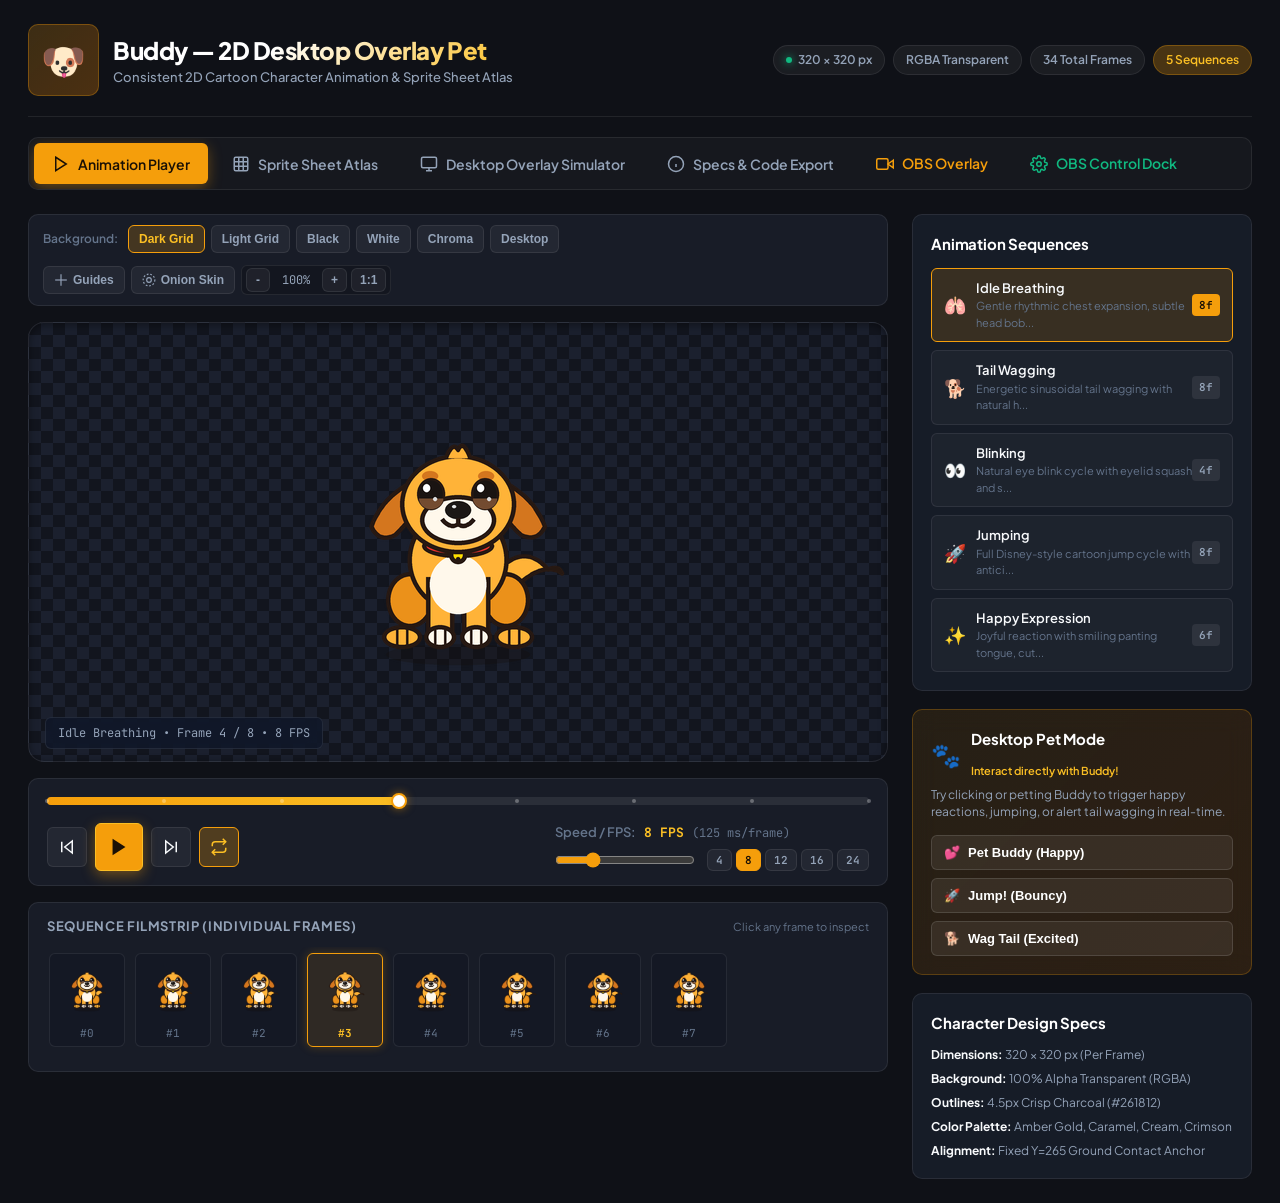
==== index.html @ 79dcec5a "first commit" ====
<!DOCTYPE html>
<html lang="en">
<head>
  <meta charset="UTF-8">
  <meta name="viewport" content="width=device-width, initial-scale=1.0">
  <title>Buddy - 2D Animated Cartoon Dog Overlay</title>
  <link rel="stylesheet" href="style.css">
  <link rel="preconnect" href="https://fonts.googleapis.com">
  <link rel="preconnect" href="https://fonts.gstatic.com" crossorigin>
  <link href="https://fonts.googleapis.com/css2?family=Plus+Jakarta+Sans:wght@400;500;600;700;800&family=JetBrains+Mono:wght@400;500;600&display=swap" rel="stylesheet">
</head>
<body>
  <div class="app-container">
    <!-- Top Navigation Header -->
    <header class="header">
      <div class="brand">
        <div class="brand-avatar">🐶</div>
        <div>
          <h1 class="brand-title">Buddy — 2D Desktop Overlay Pet</h1>
          <p class="brand-sub">Consistent 2D Cartoon Character Animation &amp; Sprite Sheet Atlas</p>
        </div>
      </div>
      <div class="header-badges">
        <span class="badge"><span class="badge-dot"></span> 320 &times; 320 px</span>
        <span class="badge">RGBA Transparent</span>
        <span class="badge">34 Total Frames</span>
        <span class="badge badge-accent">5 Sequences</span>
      </div>
    </header>

    <!-- Navigation Tabs -->
    <nav class="nav-tabs">
      <button class="nav-tab active" data-tab="player">
        <svg width="18" height="18" viewBox="0 0 24 24" fill="none" stroke="currentColor" stroke-width="2"><polygon points="5 3 19 12 5 21 5 3"/></svg>
        Animation Player
      </button>
      <button class="nav-tab" data-tab="spritesheet">
        <svg width="18" height="18" viewBox="0 0 24 24" fill="none" stroke="currentColor" stroke-width="2"><rect x="3" y="3" width="18" height="18" rx="2"/><path d="M3 9h18M3 15h18M9 3v18M15 3v18"/></svg>
        Sprite Sheet Atlas
      </button>
      <button class="nav-tab" data-tab="overlay">
        <svg width="18" height="18" viewBox="0 0 24 24" fill="none" stroke="currentColor" stroke-width="2"><rect x="2" y="3" width="20" height="14" rx="2"/><line x1="8" y1="21" x2="16" y2="21"/><line x1="12" y1="17" x2="12" y2="21"/></svg>
        Desktop Overlay Simulator
      </button>
      <button class="nav-tab" data-tab="specs">
        <svg width="18" height="18" viewBox="0 0 24 24" fill="none" stroke="currentColor" stroke-width="2"><circle cx="12" cy="12" r="10"/><line x1="12" y1="16" x2="12" y2="12"/><line x1="12" y1="8" x2="12.01" y2="8"/></svg>
        Specs &amp; Code Export
      </button>
      <a href="obs_overlay.html" target="_blank" class="nav-tab" style="text-decoration: none; color: #f59e0b; border-color: rgba(245, 158, 11, 0.4);">
        <svg width="18" height="18" viewBox="0 0 24 24" fill="none" stroke="currentColor" stroke-width="2"><polygon points="23 7 16 12 23 17 23 7"/><rect x="1" y="5" width="15" height="14" rx="2" ry="2"/></svg>
        OBS Overlay
      </a>
      <a href="obs_dock.html" target="_blank" class="nav-tab" style="text-decoration: none; color: #10b981; border-color: rgba(16, 185, 129, 0.4);">
        <svg width="18" height="18" viewBox="0 0 24 24" fill="none" stroke="currentColor" stroke-width="2"><circle cx="12" cy="12" r="3"/><path d="M19.4 15a1.65 1.65 0 0 0 .33 1.82l.06.06a2 2 0 0 1 0 2.83 2 2 0 0 1-2.83 0l-.06-.06a1.65 1.65 0 0 0-1.82-.33 1.65 1.65 0 0 0-1 1.51V21a2 2 0 0 1-2 2 2 2 0 0 1-2-2v-.09A1.65 1.65 0 0 0 9 19.4a1.65 1.65 0 0 0-1.82.33l-.06.06a2 2 0 0 1-2.83 0 2 2 0 0 1 0-2.83l.06-.06a1.65 1.65 0 0 0 .33-1.82 1.65 1.65 0 0 0-1.51-1H3a2 2 0 0 1-2-2 2 2 0 0 1 2-2h.09A1.65 1.65 0 0 0 4.6 9a1.65 1.65 0 0 0-.33-1.82l-.06-.06a2 2 0 0 1 0-2.83 2 2 0 0 1 2.83 0l.06.06a1.65 1.65 0 0 0 1.82.33H9a1.65 1.65 0 0 0 1-1.51V3a2 2 0 0 1 2-2 2 2 0 0 1 2 2v.09a1.65 1.65 0 0 0 1 1.51 1.65 1.65 0 0 0 1.82-.33l.06-.06a2 2 0 0 1 2.83 0 2 2 0 0 1 0 2.83l-.06.06a1.65 1.65 0 0 0-.33 1.82V9a1.65 1.65 0 0 0 1.51 1H21a2 2 0 0 1 2 2 2 2 0 0 1-2 2h-.09a1.65 1.65 0 0 0-1.51 1z"/></svg>
        OBS Control Dock
      </a>
    </nav>

    <!-- TAB 1: ANIMATION PLAYER -->
    <main class="tab-content active" id="tab-player">
      <div class="player-layout">
        <!-- Left: Canvas Viewport & Controls -->
        <section class="viewport-section">
          <div class="viewport-toolbar">
            <div class="toolbar-group">
              <span class="toolbar-label">Background:</span>
              <button class="tool-btn active" data-bg="grid-dark" title="Dark Transparency Checkerboard">Dark Grid</button>
              <button class="tool-btn" data-bg="grid-light" title="Light Transparency Checkerboard">Light Grid</button>
              <button class="tool-btn" data-bg="black" title="Solid Black">Black</button>
              <button class="tool-btn" data-bg="white" title="Solid White">White</button>
              <button class="tool-btn" data-bg="chroma" title="Green Screen">Chroma</button>
              <button class="tool-btn" data-bg="desktop" title="Desktop Wallpaper">Desktop</button>
            </div>
            <div class="toolbar-group">
              <button class="tool-btn" id="btn-toggle-guides" title="Toggle Alignment Crosshair & Ground Line">
                <svg width="14" height="14" viewBox="0 0 24 24" fill="none" stroke="currentColor" stroke-width="2"><line x1="12" y1="2" x2="12" y2="22"/><line x1="2" y1="12" x2="22" y2="12"/></svg>
                Guides
              </button>
              <button class="tool-btn" id="btn-toggle-onion" title="Toggle Onion Skinning (Ghost Previous Frame)">
                <svg width="14" height="14" viewBox="0 0 24 24" fill="none" stroke="currentColor" stroke-width="2"><circle cx="12" cy="12" r="10" stroke-dasharray="3 3"/><circle cx="12" cy="12" r="4"/></svg>
                Onion Skin
              </button>
              <div class="zoom-controls">
                <button class="tool-btn btn-sm" id="btn-zoom-out">-</button>
                <span id="zoom-text">100%</span>
                <button class="tool-btn btn-sm" id="btn-zoom-in">+</button>
                <button class="tool-btn btn-sm" id="btn-zoom-reset">1:1</button>
              </div>
            </div>
          </div>

          <!-- Main Canvas Display Stage -->
          <div class="canvas-stage grid-dark" id="stage-container">
            <div class="canvas-wrapper" id="canvas-wrapper">
              <canvas id="main-canvas" width="320" height="320"></canvas>
              <canvas id="guides-canvas" width="320" height="320"></canvas>
            </div>
            <div class="stage-overlay-info">
              <span id="live-anim-name">Idle Breathing</span> &bull; 
              <span id="live-frame-indicator">Frame 1 / 8</span> &bull; 
              <span id="live-fps-indicator">8 FPS</span>
            </div>
          </div>

          <!-- Playback Controls Bar -->
          <div class="playback-controls">
            <!-- Timeline Scrubber -->
            <div class="scrubber-bar">
              <div class="scrubber-track" id="scrubber-track">
                <div class="scrubber-progress" id="scrubber-progress"></div>
                <div class="scrubber-ticks" id="scrubber-ticks"></div>
                <div class="scrubber-thumb" id="scrubber-thumb"></div>
              </div>
            </div>

            <!-- Transport Buttons & FPS -->
            <div class="transport-bar">
              <div class="transport-buttons">
                <button class="trans-btn" id="btn-prev" title="Previous Frame (Left Arrow)">
                  <svg width="18" height="18" viewBox="0 0 24 24" fill="none" stroke="currentColor" stroke-width="2"><polygon points="19 20 9 12 19 4 19 20"/><line x1="5" y1="19" x2="5" y2="5"/></svg>
                </button>
                <button class="trans-btn btn-play" id="btn-play-pause" title="Play/Pause (Spacebar)">
                  <svg id="play-icon" width="22" height="22" viewBox="0 0 24 24" fill="currentColor"><polygon points="5 3 19 12 5 21 5 3"/></svg>
                </button>
                <button class="trans-btn" id="btn-next" title="Next Frame (Right Arrow)">
                  <svg width="18" height="18" viewBox="0 0 24 24" fill="none" stroke="currentColor" stroke-width="2"><polygon points="5 4 15 12 5 20 5 4"/><line x1="19" y1="5" x2="19" y2="19"/></svg>
                </button>
                <button class="trans-btn active" id="btn-loop" title="Toggle Looping">
                  <svg width="18" height="18" viewBox="0 0 24 24" fill="none" stroke="currentColor" stroke-width="2"><path d="M17 1l4 4-4 4"/><path d="M3 11V9a4 4 0 0 1 4-4h14"/><path d="M7 23l-4-4 4-4"/><path d="M21 13v2a4 4 0 0 1-4 4H3"/></svg>
                </button>
              </div>

              <!-- FPS Slider and Presets -->
              <div class="fps-section">
                <div class="fps-header">
                  <span class="fps-title">Speed / FPS:</span>
                  <span class="fps-value" id="fps-display">8 FPS</span>
                  <span class="fps-ms" id="fps-ms">(125 ms/frame)</span>
                </div>
                <div class="fps-slider-row">
                  <input type="range" id="fps-slider" min="1" max="30" value="8" step="1">
                  <div class="fps-presets">
                    <button class="fps-preset-btn" data-fps="4">4</button>
                    <button class="fps-preset-btn active" data-fps="8">8</button>
                    <button class="fps-preset-btn" data-fps="12">12</button>
                    <button class="fps-preset-btn" data-fps="16">16</button>
                    <button class="fps-preset-btn" data-fps="24">24</button>
                  </div>
                </div>
              </div>
            </div>
          </div>

          <!-- Filmstrip Sequence Frames -->
          <div class="filmstrip-container">
            <div class="filmstrip-header">
              <span class="filmstrip-title">Sequence Filmstrip (Individual Frames)</span>
              <span class="filmstrip-hint">Click any frame to inspect</span>
            </div>
            <div class="filmstrip-track" id="filmstrip-track">
              <!-- Dynamically populated with frame thumbnails -->
            </div>
          </div>
        </section>

        <!-- Right: Sequence Selector & Interactive Pet -->
        <aside class="sidebar-section">
          <!-- Animation Sequences Selector -->
          <div class="card">
            <h2 class="card-title">Animation Sequences</h2>
            <div class="sequence-list" id="sequence-list">
              <!-- Dynamically populated sequence buttons -->
            </div>
          </div>

          <!-- Interactive Petting Mode Card -->
          <div class="card pet-card">
            <div class="pet-header">
              <span class="pet-icon">🐾</span>
              <div>
                <h3 class="card-title">Desktop Pet Mode</h3>
                <p class="pet-sub">Interact directly with Buddy!</p>
              </div>
            </div>
            <p class="pet-desc">Try clicking or petting Buddy to trigger happy reactions, jumping, or alert tail wagging in real-time.</p>
            <div class="pet-actions">
              <button class="action-btn" id="action-pet">
                <span>💕</span> Pet Buddy (Happy)
              </button>
              <button class="action-btn" id="action-jump">
                <span>🚀</span> Jump! (Bouncy)
              </button>
              <button class="action-btn" id="action-wag">
                <span>🐕</span> Wag Tail (Excited)
              </button>
            </div>
          </div>

          <!-- Character Specs Card -->
          <div class="card specs-mini-card">
            <h3 class="card-title">Character Design Specs</h3>
            <ul class="specs-list">
              <li><strong>Dimensions:</strong> 320 &times; 320 px (Per Frame)</li>
              <li><strong>Background:</strong> 100% Alpha Transparent (RGBA)</li>
              <li><strong>Outlines:</strong> 4.5px Crisp Charcoal (#261812)</li>
              <li><strong>Color Palette:</strong> Amber Gold, Caramel, Cream, Crimson</li>
              <li><strong>Alignment:</strong> Fixed Y=265 Ground Contact Anchor</li>
            </ul>
          </div>
        </aside>
      </div>
    </main>

    <!-- TAB 2: SPRITE SHEET ATLAS -->
    <section class="tab-content" id="tab-spritesheet">
      <div class="spritesheet-container">
        <div class="spritesheet-header">
          <div>
            <h2 class="sheet-title">Combined Master Sprite Sheet Atlas</h2>
            <p class="sheet-desc">Dimensions: <strong>2560 &times; 1600 px</strong> &bull; 8 Columns &times; 5 Rows &bull; 34 Total Frames</p>
          </div>
          <div class="sheet-actions">
            <a href="spritesheet.png" download="buddy_dog_spritesheet.png" class="btn btn-primary">
              <svg width="16" height="16" viewBox="0 0 24 24" fill="none" stroke="currentColor" stroke-width="2"><path d="M21 15v4a2 2 0 0 1-2 2H5a2 2 0 0 1-2-2v-4"/><polyline points="7 10 12 15 17 10"/><line x1="12" y1="15" x2="12" y2="3"/></svg>
              Download Master Sprite Sheet
            </a>
            <a href="spritesheet.json" download="buddy_dog_spritesheet.json" class="btn btn-secondary">
              <svg width="16" height="16" viewBox="0 0 24 24" fill="none" stroke="currentColor" stroke-width="2"><path d="M14 2H6a2 2 0 0 0-2 2v16a2 2 0 0 0 2 2h12a2 2 0 0 0 2-2V8z"/><polyline points="14 2 14 8 20 8"/><line x1="16" y1="13" x2="8" y2="13"/><line x1="16" y1="17" x2="8" y2="17"/><polyline points="10 9 9 9 8 9"/></svg>
              Download JSON Atlas
            </a>
          </div>
        </div>

        <div class="sheet-viewport-wrapper">
          <div class="sheet-legend">
            <span class="legend-item"><span class="legend-color row-idle"></span> Row 0: Idle Breathing (8 frames)</span>
            <span class="legend-item"><span class="legend-color row-wag"></span> Row 1: Tail Wagging (8 frames)</span>
            <span class="legend-item"><span class="legend-color row-blink"></span> Row 2: Blinking (4 frames)</span>
            <span class="legend-item"><span class="legend-color row-jump"></span> Row 3: Jumping (8 frames)</span>
            <span class="legend-item"><span class="legend-color row-happy"></span> Row 4: Happy Expression (6 frames)</span>
          </div>
          <div class="sheet-canvas-container grid-dark">
            <img src="spritesheet.png" alt="Buddy Master Sprite Sheet" class="sheet-preview-img" id="sheet-img">
            <div class="sheet-highlight-box" id="sheet-highlight"></div>
          </div>
        </div>
      </div>
    </section>

    <!-- TAB 3: DESKTOP OVERLAY SIMULATOR -->
    <section class="tab-content" id="tab-overlay">
      <div class="overlay-simulator">
        <div class="sim-header">
          <div>
            <h2>Desktop Overlay Live Simulation</h2>
            <p>Drag Buddy anywhere on the desktop! Click Buddy to make him jump, double click to pet him, or choose behavior.</p>
          </div>
          <div class="sim-controls">
            <label>Scale: </label>
            <select id="sim-scale-select" class="select-input">
              <option value="0.5">50% (160x160 px)</option>
              <option value="0.75" selected>75% (240x240 px - Desktop Size)</option>
              <option value="1.0">100% (320x320 px - Crisp 2K)</option>
            </select>
            <button class="btn btn-secondary btn-sm" id="btn-reset-pet-pos">Reset Position</button>
          </div>
        </div>

        <!-- Simulated OS Desktop -->
        <div class="desktop-screen" id="desktop-screen">
          <!-- Desktop Mockup Icons -->
          <div class="desktop-icons">
            <div class="desk-icon"><div class="icon-box">📁</div><span>My Documents</span></div>
            <div class="desk-icon"><div class="icon-box">🎨</div><span>Art Assets</span></div>
            <div class="desk-icon"><div class="icon-box">🎮</div><span>Games</span></div>
            <div class="desk-icon"><div class="icon-box">🗑️</div><span>Recycle Bin</span></div>
          </div>

          <!-- Mock Open Window -->
          <div class="mock-window">
            <div class="window-titlebar">
              <span class="win-title">Code Editor - main.dart</span>
              <div class="win-btns">
                <span></span><span></span><span></span>
              </div>
            </div>
            <div class="window-body">
              <pre><code>// Desktop Pet Overlay Widget
import 'package:flutter/material.dart';

void main() {
  runApp(const DesktopPetOverlay(
    character: 'Buddy',
    initialState: PetState.idle,
  ));
}</code></pre>
            </div>
          </div>

          <!-- Draggable Desktop Pet Element -->
          <div class="draggable-pet" id="draggable-pet" style="left: 65%; top: 48%;">
            <canvas id="pet-overlay-canvas" width="320" height="320"></canvas>
            <div class="pet-speech-bubble" id="pet-bubble">Woof! ❤️</div>
          </div>

          <!-- Simulated Windows/Mac Taskbar -->
          <div class="desktop-taskbar">
            <div class="taskbar-start">🪟 Start</div>
            <div class="taskbar-apps">
              <span class="tb-app active">🐕 Buddy Desktop Pet (Running)</span>
              <span class="tb-app">💻 Terminal</span>
            </div>
            <div class="taskbar-tray">
              <span>🔊 100%</span>
              <span>📶 Online</span>
              <span id="taskbar-clock">10:00 AM</span>
            </div>
          </div>
        </div>
      </div>
    </section>

    <!-- TAB 4: SPECS & CODE EXPORT -->
    <section class="tab-content" id="tab-specs">
      <div class="specs-grid">
        <div class="card">
          <h2 class="card-title">Animation Sequences Manifest</h2>
          <div class="table-responsive">
            <table class="specs-table">
              <thead>
                <tr>
                  <th>Sequence</th>
                  <th>Frames</th>
                  <th>Default FPS</th>
                  <th>Duration</th>
                  <th>Characteristics</th>
                </tr>
              </thead>
              <tbody>
                <tr>
                  <td><strong>Idle Breathing</strong></td>
                  <td>8 frames</td>
                  <td>8 FPS</td>
                  <td>1.0 s</td>
                  <td>Continuous loop; sine wave chest expansion, subtle head bob, relaxed tail sway</td>
                </tr>
                <tr>
                  <td><strong>Tail Wagging</strong></td>
                  <td>8 frames</td>
                  <td>12 FPS</td>
                  <td>0.67 s</td>
                  <td>Sinusoidal &plusmn;28&deg; wag arc, alternating hip balance, alert ears</td>
                </tr>
                <tr>
                  <td><strong>Blinking</strong></td>
                  <td>4 frames</td>
                  <td>6 FPS</td>
                  <td>0.67 s</td>
                  <td>Open &rarr; Half &rarr; Closed &rarr; Half; natural eyelid squash</td>
                </tr>
                <tr>
                  <td><strong>Jumping</strong></td>
                  <td>8 frames</td>
                  <td>10 FPS</td>
                  <td>0.80 s</td>
                  <td>Anticipation crouch, takeoff, 50px peak height, tucked paws, impact squash &amp; rebound</td>
                </tr>
                <tr>
                  <td><strong>Happy Expression</strong></td>
                  <td>6 frames</td>
                  <td>8 FPS</td>
                  <td>0.75 s</td>
                  <td>Squinting happy eyes, mouth opens, panting tongue, glowing blush, golden star sparkles</td>
                </tr>
              </tbody>
            </table>
          </div>
        </div>

        <div class="card">
          <h2 class="card-title">Integration Code Snippets</h2>
          <div class="code-tabs">
            <button class="code-tab active" data-code="html">HTML5 Canvas</button>
            <button class="code-tab" data-code="css">CSS Sprites</button>
            <button class="code-tab" data-code="flutter">Flutter Desktop</button>
            <button class="code-tab" data-code="electron">Electron Overlay</button>
          </div>
          <div class="code-box">
            <pre><code id="code-display">// Loading...</code></pre>
          </div>
        </div>
      </div>
    </section>
  </div>

  <script src="app.js"></script>
</body>
</html>
---- style.css ----
:root {
  --bg-primary: #0f1117;
  --bg-secondary: #181c27;
  --bg-card: rgba(26, 32, 46, 0.75);
  --bg-card-hover: rgba(35, 43, 62, 0.9);
  --border: rgba(255, 255, 255, 0.08);
  --border-focus: #f59e0b;
  --text-primary: #f8fafc;
  --text-secondary: #94a3b8;
  --text-muted: #64748b;
  --accent: #f59e0b;
  --accent-light: #fbbf24;
  --accent-glow: rgba(245, 158, 11, 0.25);
  --success: #10b981;
  --danger: #ef4444;
  --radius-sm: 6px;
  --radius-md: 10px;
  --radius-lg: 16px;
  --font-sans: 'Plus Jakarta Sans', system-ui, -apple-system, sans-serif;
  --font-mono: 'JetBrains Mono', monospace;
}

* {
  box-sizing: border-box;
  margin: 0;
  padding: 0;
}

body {
  font-family: var(--font-sans);
  background: var(--bg-primary);
  color: var(--text-primary);
  min-height: 100vh;
  line-height: 1.5;
  -webkit-font-smoothing: antialiased;
}

.app-container {
  max-width: 1440px;
  margin: 0 auto;
  padding: 24px 28px;
}

/* Header */
.header {
  display: flex;
  align-items: center;
  justify-content: space-between;
  flex-wrap: wrap;
  gap: 16px;
  padding-bottom: 20px;
  border-bottom: 1px solid var(--border);
}

.brand {
  display: flex;
  align-items: center;
  gap: 14px;
}

.brand-avatar {
  font-size: 36px;
  background: linear-gradient(135deg, rgba(245, 158, 11, 0.2), rgba(217, 119, 6, 0.3));
  border: 1px solid rgba(245, 158, 11, 0.3);
  border-radius: var(--radius-md);
  padding: 8px 12px;
}

.brand-title {
  font-size: 24px;
  font-weight: 800;
  letter-spacing: -0.02em;
  background: linear-gradient(135deg, #fff 40%, #fbbf24);
  -webkit-background-clip: text;
  -webkit-text-fill-color: transparent;
}

.brand-sub {
  font-size: 13px;
  color: var(--text-secondary);
  font-weight: 500;
}

.header-badges {
  display: flex;
  align-items: center;
  gap: 8px;
  flex-wrap: wrap;
}

.badge {
  font-size: 12px;
  font-weight: 600;
  padding: 5px 12px;
  border-radius: 999px;
  background: rgba(255, 255, 255, 0.05);
  border: 1px solid var(--border);
  color: var(--text-secondary);
  display: inline-flex;
  align-items: center;
  gap: 6px;
}

.badge-dot {
  width: 6px;
  height: 6px;
  border-radius: 50%;
  background: var(--success);
  box-shadow: 0 0 8px var(--success);
}

.badge-accent {
  background: var(--accent-glow);
  color: var(--accent-light);
  border-color: rgba(245, 158, 11, 0.3);
}

/* Nav Tabs */
.nav-tabs {
  display: flex;
  gap: 6px;
  margin: 20px 0 24px;
  background: rgba(255, 255, 255, 0.03);
  padding: 5px;
  border-radius: var(--radius-md);
  border: 1px solid var(--border);
  overflow-x: auto;
}

.nav-tab {
  display: flex;
  align-items: center;
  gap: 8px;
  padding: 10px 18px;
  border: none;
  background: transparent;
  color: var(--text-secondary);
  font-family: inherit;
  font-size: 14px;
  font-weight: 600;
  border-radius: var(--radius-sm);
  cursor: pointer;
  transition: all 0.2s ease;
  white-space: nowrap;
}

.nav-tab:hover {
  color: var(--text-primary);
  background: rgba(255, 255, 255, 0.05);
}

.nav-tab.active {
  background: var(--accent);
  color: #1a1005;
  box-shadow: 0 4px 14px rgba(245, 158, 11, 0.35);
}

/* Tab Content Visibility */
.tab-content {
  display: none;
}
.tab-content.active {
  display: block;
}

/* Main Player Layout */
.player-layout {
  display: grid;
  grid-template-columns: 1fr 340px;
  gap: 24px;
}

@media (max-width: 1080px) {
  .player-layout {
    grid-template-columns: 1fr;
  }
}

/* Viewport Section */
.viewport-section {
  display: flex;
  flex-direction: column;
  gap: 16px;
}

.viewport-toolbar {
  display: flex;
  align-items: center;
  justify-content: space-between;
  flex-wrap: wrap;
  gap: 12px;
  background: var(--bg-secondary);
  padding: 10px 14px;
  border-radius: var(--radius-md);
  border: 1px solid var(--border);
}

.toolbar-group {
  display: flex;
  align-items: center;
  gap: 6px;
  flex-wrap: wrap;
}

.toolbar-label {
  font-size: 12px;
  font-weight: 600;
  color: var(--text-muted);
  margin-right: 4px;
}

.tool-btn {
  background: rgba(255, 255, 255, 0.05);
  border: 1px solid var(--border);
  color: var(--text-secondary);
  padding: 6px 10px;
  border-radius: var(--radius-sm);
  font-size: 12px;
  font-weight: 600;
  cursor: pointer;
  display: inline-flex;
  align-items: center;
  gap: 5px;
  transition: all 0.15s ease;
}

.tool-btn:hover {
  background: rgba(255, 255, 255, 0.1);
  color: var(--text-primary);
}

.tool-btn.active {
  background: rgba(245, 158, 11, 0.2);
  border-color: var(--accent);
  color: var(--accent-light);
}

.tool-btn.btn-sm {
  padding: 4px 8px;
  min-width: 24px;
  justify-content: center;
}

.zoom-controls {
  display: flex;
  align-items: center;
  gap: 4px;
  background: rgba(0, 0, 0, 0.2);
  padding: 2px 4px;
  border-radius: var(--radius-sm);
  border: 1px solid var(--border);
  font-size: 12px;
  font-family: var(--font-mono);
  color: var(--text-secondary);
}

#zoom-text {
  min-width: 44px;
  text-align: center;
}

/* Canvas Display Stage */
.canvas-stage {
  position: relative;
  min-height: 440px;
  border-radius: var(--radius-lg);
  border: 1px solid var(--border);
  display: flex;
  align-items: center;
  justify-content: center;
  overflow: hidden;
  box-shadow: inset 0 2px 8px rgba(0, 0, 0, 0.4);
}

/* Stage Background Variants */
.canvas-stage.grid-dark {
  background-color: #12151e;
  background-image: 
    linear-gradient(45deg, #1b202e 25%, transparent 25%), 
    linear-gradient(-45deg, #1b202e 25%, transparent 25%), 
    linear-gradient(45deg, transparent 75%, #1b202e 75%), 
    linear-gradient(-45deg, transparent 75%, #1b202e 75%);
  background-size: 24px 24px;
  background-position: 0 0, 0 12px, 12px -12px, -12px 0px;
}

.canvas-stage.grid-light {
  background-color: #e2e8f0;
  background-image: 
    linear-gradient(45deg, #cbd5e1 25%, transparent 25%), 
    linear-gradient(-45deg, #cbd5e1 25%, transparent 25%), 
    linear-gradient(45deg, transparent 75%, #cbd5e1 75%), 
    linear-gradient(-45deg, transparent 75%, #cbd5e1 75%);
  background-size: 24px 24px;
  background-position: 0 0, 0 12px, 12px -12px, -12px 0px;
}

.canvas-stage.black { background: #000000; }
.canvas-stage.white { background: #ffffff; }
.canvas-stage.chroma { background: #00ff00; }
.canvas-stage.desktop {
  background: linear-gradient(135deg, #1e3a8a 0%, #3b82f6 50%, #93c5fd 100%);
}

.canvas-wrapper {
  position: relative;
  width: 320px;
  height: 320px;
  transition: transform 0.15s ease-out;
}

#main-canvas, #guides-canvas {
  position: absolute;
  top: 0;
  left: 0;
  width: 100%;
  height: 100%;
  image-rendering: auto;
}

#guides-canvas {
  pointer-events: none;
}

.stage-overlay-info {
  position: absolute;
  bottom: 12px;
  left: 16px;
  background: rgba(15, 23, 42, 0.75);
  backdrop-filter: blur(8px);
  padding: 6px 12px;
  border-radius: var(--radius-sm);
  border: 1px solid var(--border);
  font-size: 12px;
  font-family: var(--font-mono);
  color: var(--text-secondary);
}

/* Playback Controls */
.playback-controls {
  background: var(--bg-secondary);
  border: 1px solid var(--border);
  border-radius: var(--radius-md);
  padding: 14px 18px;
  display: flex;
  flex-direction: column;
  gap: 14px;
}

.scrubber-bar {
  padding: 4px 0;
  cursor: pointer;
}

.scrubber-track {
  position: relative;
  height: 8px;
  background: rgba(255, 255, 255, 0.08);
  border-radius: 999px;
  overflow: visible;
}

.scrubber-progress {
  position: absolute;
  top: 0;
  left: 0;
  height: 100%;
  background: linear-gradient(90deg, #f59e0b, #fbbf24);
  border-radius: 999px;
  width: 0%;
}

.scrubber-thumb {
  position: absolute;
  top: 50%;
  left: 0%;
  transform: translate(-50%, -50%);
  width: 16px;
  height: 16px;
  background: #ffffff;
  border: 2px solid var(--accent);
  border-radius: 50%;
  box-shadow: 0 0 8px rgba(245, 158, 11, 0.5);
  pointer-events: none;
}

.transport-bar {
  display: flex;
  align-items: center;
  justify-content: space-between;
  flex-wrap: wrap;
  gap: 16px;
}

.transport-buttons {
  display: flex;
  align-items: center;
  gap: 8px;
}

.trans-btn {
  background: rgba(255, 255, 255, 0.05);
  border: 1px solid var(--border);
  color: var(--text-primary);
  width: 40px;
  height: 40px;
  border-radius: var(--radius-sm);
  display: flex;
  align-items: center;
  justify-content: center;
  cursor: pointer;
  transition: all 0.15s ease;
}

.trans-btn:hover {
  background: rgba(255, 255, 255, 0.1);
  border-color: rgba(255, 255, 255, 0.2);
}

.trans-btn.btn-play {
  width: 48px;
  height: 48px;
  background: var(--accent);
  color: #1a1005;
  border-color: var(--accent-light);
  box-shadow: 0 4px 14px rgba(245, 158, 11, 0.4);
}

.trans-btn.btn-play:hover {
  background: var(--accent-light);
  transform: scale(1.04);
}

.trans-btn.active {
  border-color: var(--accent);
  color: var(--accent-light);
  background: var(--accent-glow);
}

/* FPS Controller */
.fps-section {
  display: flex;
  flex-direction: column;
  gap: 6px;
}

.fps-header {
  display: flex;
  align-items: center;
  gap: 8px;
  font-size: 13px;
}

.fps-title {
  color: var(--text-muted);
  font-weight: 600;
}

.fps-value {
  font-weight: 700;
  color: var(--accent-light);
  font-family: var(--font-mono);
}

.fps-ms {
  font-size: 12px;
  color: var(--text-muted);
  font-family: var(--font-mono);
}

.fps-slider-row {
  display: flex;
  align-items: center;
  gap: 12px;
}

#fps-slider {
  width: 140px;
  accent-color: var(--accent);
  cursor: pointer;
}

.fps-presets {
  display: flex;
  gap: 4px;
}

.fps-preset-btn {
  background: rgba(255, 255, 255, 0.05);
  border: 1px solid var(--border);
  color: var(--text-secondary);
  padding: 3px 8px;
  border-radius: var(--radius-sm);
  font-size: 11px;
  font-family: var(--font-mono);
  font-weight: 600;
  cursor: pointer;
  transition: all 0.15s ease;
}

.fps-preset-btn:hover {
  color: var(--text-primary);
  background: rgba(255, 255, 255, 0.1);
}

.fps-preset-btn.active {
  background: var(--accent);
  color: #1a1005;
  border-color: var(--accent);
}

/* Filmstrip */
.filmstrip-container {
  background: var(--bg-secondary);
  border: 1px solid var(--border);
  border-radius: var(--radius-md);
  padding: 14px 18px;
  display: flex;
  flex-direction: column;
  gap: 10px;
}

.filmstrip-header {
  display: flex;
  justify-content: space-between;
  align-items: center;
}

.filmstrip-title {
  font-size: 13px;
  font-weight: 700;
  color: var(--text-secondary);
  text-transform: uppercase;
  letter-spacing: 0.05em;
}

.filmstrip-hint {
  font-size: 11px;
  color: var(--text-muted);
}

.filmstrip-track {
  display: flex;
  gap: 10px;
  overflow-x: auto;
  padding: 6px 2px 10px;
}

.film-frame {
  flex: 0 0 76px;
  height: 94px;
  background: #141824;
  border: 1px solid var(--border);
  border-radius: var(--radius-sm);
  display: flex;
  flex-direction: column;
  align-items: center;
  justify-content: space-between;
  padding: 6px 4px 4px;
  cursor: pointer;
  transition: all 0.15s ease;
}

.film-frame:hover {
  border-color: rgba(255, 255, 255, 0.25);
  transform: translateY(-2px);
}

.film-frame.active {
  border-color: var(--accent);
  box-shadow: 0 0 10px var(--accent-glow);
  background: rgba(245, 158, 11, 0.1);
}

.film-frame img {
  width: 58px;
  height: 58px;
  object-fit: contain;
}

.film-frame-label {
  font-size: 11px;
  font-family: var(--font-mono);
  color: var(--text-muted);
}

.film-frame.active .film-frame-label {
  color: var(--accent-light);
  font-weight: 700;
}

/* Right Sidebar Cards */
.sidebar-section {
  display: flex;
  flex-direction: column;
  gap: 18px;
}

.card {
  background: var(--bg-card);
  backdrop-filter: blur(12px);
  border: 1px solid var(--border);
  border-radius: var(--radius-md);
  padding: 18px;
}

.card-title {
  font-size: 15px;
  font-weight: 700;
  letter-spacing: -0.01em;
  margin-bottom: 12px;
  color: #fff;
}

.sequence-list {
  display: flex;
  flex-direction: column;
  gap: 8px;
}

.seq-item {
  display: flex;
  align-items: center;
  justify-content: space-between;
  background: rgba(255, 255, 255, 0.03);
  border: 1px solid var(--border);
  border-radius: var(--radius-sm);
  padding: 10px 12px;
  cursor: pointer;
  transition: all 0.15s ease;
}

.seq-item:hover {
  background: rgba(255, 255, 255, 0.07);
  border-color: rgba(255, 255, 255, 0.15);
}

.seq-item.active {
  background: rgba(245, 158, 11, 0.15);
  border-color: var(--accent);
}

.seq-item-left {
  display: flex;
  align-items: center;
  gap: 10px;
}

.seq-icon {
  font-size: 18px;
}

.seq-info h4 {
  font-size: 13px;
  font-weight: 600;
  color: var(--text-primary);
}

.seq-info p {
  font-size: 11px;
  color: var(--text-muted);
}

.seq-badge {
  font-size: 11px;
  font-family: var(--font-mono);
  font-weight: 600;
  background: rgba(255, 255, 255, 0.08);
  padding: 3px 7px;
  border-radius: 4px;
  color: var(--text-secondary);
}

.seq-item.active .seq-badge {
  background: var(--accent);
  color: #1a1005;
}

/* Interactive Pet Mode Card */
.pet-card {
  background: linear-gradient(135deg, rgba(245, 158, 11, 0.1), rgba(217, 119, 6, 0.15));
  border-color: rgba(245, 158, 11, 0.25);
}

.pet-header {
  display: flex;
  align-items: center;
  gap: 10px;
  margin-bottom: 8px;
}

.pet-icon {
  font-size: 24px;
}

.pet-sub {
  font-size: 11px;
  color: var(--accent-light);
  font-weight: 600;
}

.pet-desc {
  font-size: 12px;
  color: var(--text-secondary);
  margin-bottom: 14px;
  line-height: 1.4;
}

.pet-actions {
  display: flex;
  flex-direction: column;
  gap: 8px;
}

.action-btn {
  background: rgba(255, 255, 255, 0.07);
  border: 1px solid rgba(255, 255, 255, 0.12);
  color: #fff;
  padding: 9px 12px;
  border-radius: var(--radius-sm);
  font-size: 13px;
  font-weight: 600;
  cursor: pointer;
  display: flex;
  align-items: center;
  gap: 8px;
  transition: all 0.15s ease;
}

.action-btn:hover {
  background: var(--accent);
  color: #1a1005;
  border-color: var(--accent-light);
  transform: translateY(-1px);
}

/* Character Specs Mini Card */
.specs-list {
  list-style: none;
  display: flex;
  flex-direction: column;
  gap: 6px;
  font-size: 12px;
  color: var(--text-secondary);
}

.specs-list strong {
  color: var(--text-primary);
}

/* Sprite Sheet Tab View */
.spritesheet-container {
  display: flex;
  flex-direction: column;
  gap: 18px;
}

.spritesheet-header {
  display: flex;
  align-items: center;
  justify-content: space-between;
  flex-wrap: wrap;
  gap: 16px;
  background: var(--bg-secondary);
  border: 1px solid var(--border);
  padding: 16px 20px;
  border-radius: var(--radius-md);
}

.sheet-title {
  font-size: 18px;
  font-weight: 700;
  margin-bottom: 4px;
}

.sheet-desc {
  font-size: 13px;
  color: var(--text-secondary);
}

.sheet-actions {
  display: flex;
  gap: 10px;
  flex-wrap: wrap;
}

.btn {
  display: inline-flex;
  align-items: center;
  gap: 8px;
  padding: 9px 16px;
  border-radius: var(--radius-sm);
  font-size: 13px;
  font-weight: 600;
  text-decoration: none;
  cursor: pointer;
  transition: all 0.15s ease;
}

.btn-primary {
  background: var(--accent);
  color: #1a1005;
  border: 1px solid var(--accent-light);
}

.btn-primary:hover {
  background: var(--accent-light);
  box-shadow: 0 4px 12px rgba(245, 158, 11, 0.4);
}

.btn-secondary {
  background: rgba(255, 255, 255, 0.08);
  color: var(--text-primary);
  border: 1px solid var(--border);
}

.btn-secondary:hover {
  background: rgba(255, 255, 255, 0.12);
}

.btn-sm {
  padding: 6px 12px;
  font-size: 12px;
}

.sheet-viewport-wrapper {
  background: var(--bg-secondary);
  border: 1px solid var(--border);
  border-radius: var(--radius-md);
  padding: 16px;
  display: flex;
  flex-direction: column;
  gap: 12px;
}

.sheet-legend {
  display: flex;
  flex-wrap: wrap;
  gap: 14px;
  font-size: 12px;
  color: var(--text-secondary);
}

.legend-item {
  display: flex;
  align-items: center;
  gap: 6px;
}

.legend-color {
  width: 10px;
  height: 10px;
  border-radius: 2px;
}

.row-idle { background: #3b82f6; }
.row-wag { background: #10b981; }
.row-blink { background: #8b5cf6; }
.row-jump { background: #f59e0b; }
.row-happy { background: #ec4899; }

.sheet-canvas-container {
  position: relative;
  overflow: auto;
  max-height: 640px;
  border-radius: var(--radius-sm);
  border: 1px solid var(--border);
}

.sheet-preview-img {
  display: block;
  max-width: 100%;
  height: auto;
}

.sheet-highlight-box {
  position: absolute;
  top: 0;
  left: 0;
  width: 0;
  height: 0;
  border: 2px solid var(--accent);
  background: rgba(245, 158, 11, 0.18);
  box-shadow: 0 0 14px rgba(245, 158, 11, 0.6);
  pointer-events: none;
  transition: all 0.1s ease-out;
}

/* Desktop Simulator */
.overlay-simulator {
  display: flex;
  flex-direction: column;
  gap: 16px;
}

.sim-header {
  display: flex;
  align-items: center;
  justify-content: space-between;
  flex-wrap: wrap;
  gap: 16px;
  background: var(--bg-secondary);
  border: 1px solid var(--border);
  padding: 14px 18px;
  border-radius: var(--radius-md);
}

.sim-controls {
  display: flex;
  align-items: center;
  gap: 10px;
  font-size: 13px;
  color: var(--text-secondary);
}

.select-input {
  background: var(--bg-primary);
  border: 1px solid var(--border);
  color: var(--text-primary);
  padding: 6px 12px;
  border-radius: var(--radius-sm);
  font-size: 12px;
}

.desktop-screen {
  position: relative;
  height: 580px;
  background: linear-gradient(135deg, #0f172a 0%, #1e1b4b 50%, #312e81 100%);
  border-radius: var(--radius-lg);
  border: 2px solid #334155;
  overflow: hidden;
  box-shadow: 0 20px 40px rgba(0, 0, 0, 0.6);
}

.desktop-icons {
  position: absolute;
  top: 20px;
  left: 20px;
  display: flex;
  flex-direction: column;
  gap: 20px;
}

.desk-icon {
  display: flex;
  flex-direction: column;
  align-items: center;
  gap: 4px;
  width: 72px;
  cursor: pointer;
}

.icon-box {
  font-size: 30px;
}

.desk-icon span {
  font-size: 11px;
  color: #fff;
  text-shadow: 0 1px 3px rgba(0, 0, 0, 0.8);
  text-align: center;
}

.mock-window {
  position: absolute;
  top: 60px;
  left: 120px;
  width: 440px;
  background: #181e2b;
  border-radius: var(--radius-md);
  border: 1px solid rgba(255, 255, 255, 0.12);
  box-shadow: 0 16px 36px rgba(0, 0, 0, 0.5);
  overflow: hidden;
}

.window-titlebar {
  display: flex;
  align-items: center;
  justify-content: space-between;
  background: #111520;
  padding: 8px 14px;
  border-bottom: 1px solid var(--border);
}

.win-title {
  font-size: 12px;
  color: var(--text-secondary);
  font-family: var(--font-mono);
}

.win-btns {
  display: flex;
  gap: 6px;
}

.win-btns span {
  width: 10px;
  height: 10px;
  border-radius: 50%;
  background: #ef4444;
}
.win-btns span:nth-child(2) { background: #f59e0b; }
.win-btns span:nth-child(3) { background: #10b981; }

.window-body {
  padding: 14px;
  font-family: var(--font-mono);
  font-size: 12px;
  color: #93c5fd;
  line-height: 1.6;
}

/* Draggable Pet */
.draggable-pet {
  position: absolute;
  cursor: grab;
  user-select: none;
  z-index: 100;
  filter: drop-shadow(0 12px 18px rgba(0, 0, 0, 0.45));
  transition: transform 0.1s ease;
}

.draggable-pet:active {
  cursor: grabbing;
  transform: scale(1.03);
}

#pet-overlay-canvas {
  width: 240px;
  height: 240px;
  display: block;
}

.pet-speech-bubble {
  position: absolute;
  top: -24px;
  left: 50%;
  transform: translateX(-50%);
  background: #ffffff;
  color: #1a1005;
  padding: 4px 10px;
  border-radius: 12px;
  font-size: 11px;
  font-weight: 700;
  box-shadow: 0 4px 12px rgba(0, 0, 0, 0.3);
  pointer-events: none;
  opacity: 0;
  transition: opacity 0.2s ease, transform 0.2s ease;
  white-space: nowrap;
}

.pet-speech-bubble.show {
  opacity: 1;
  transform: translateX(-50%) translateY(-6px);
}

/* Taskbar */
.desktop-taskbar {
  position: absolute;
  bottom: 0;
  left: 0;
  right: 0;
  height: 42px;
  background: rgba(15, 23, 42, 0.92);
  backdrop-filter: blur(12px);
  border-top: 1px solid rgba(255, 255, 255, 0.1);
  display: flex;
  align-items: center;
  justify-content: space-between;
  padding: 0 16px;
  font-size: 12px;
  color: var(--text-secondary);
}

.taskbar-start {
  font-weight: 700;
  color: #fff;
  cursor: pointer;
}

.taskbar-apps {
  display: flex;
  gap: 8px;
}

.tb-app {
  background: rgba(255, 255, 255, 0.05);
  padding: 4px 10px;
  border-radius: 4px;
  cursor: pointer;
}

.tb-app.active {
  background: rgba(245, 158, 11, 0.2);
  color: var(--accent-light);
  border-bottom: 2px solid var(--accent);
}

.taskbar-tray {
  display: flex;
  gap: 12px;
  font-family: var(--font-mono);
}

/* Specs & Code Export Grid */
.specs-grid {
  display: grid;
  grid-template-columns: 1fr 1fr;
  gap: 24px;
}

@media (max-width: 960px) {
  .specs-grid {
    grid-template-columns: 1fr;
  }
}

.specs-table {
  width: 100%;
  border-collapse: collapse;
  font-size: 12px;
  color: var(--text-secondary);
}

.specs-table th {
  text-align: left;
  padding: 10px;
  background: rgba(255, 255, 255, 0.03);
  border-bottom: 1px solid var(--border);
  color: var(--text-primary);
  font-weight: 700;
}

.specs-table td {
  padding: 10px;
  border-bottom: 1px solid var(--border);
}

.specs-table tr:hover td {
  background: rgba(255, 255, 255, 0.02);
}

.code-tabs {
  display: flex;
  gap: 6px;
  margin-bottom: 12px;
  border-bottom: 1px solid var(--border);
  padding-bottom: 8px;
}

.code-tab {
  background: transparent;
  border: none;
  color: var(--text-muted);
  font-family: var(--font-mono);
  font-size: 12px;
  font-weight: 600;
  padding: 6px 10px;
  border-radius: var(--radius-sm);
  cursor: pointer;
}

.code-tab:hover {
  color: var(--text-primary);
}

.code-tab.active {
  background: rgba(245, 158, 11, 0.15);
  color: var(--accent-light);
}

.code-box {
  background: #0d1117;
  border: 1px solid var(--border);
  border-radius: var(--radius-sm);
  padding: 14px;
  overflow: auto;
  max-height: 380px;
}

.code-box code {
  font-family: var(--font-mono);
  font-size: 12px;
  color: #c9d1d9;
  line-height: 1.6;
}
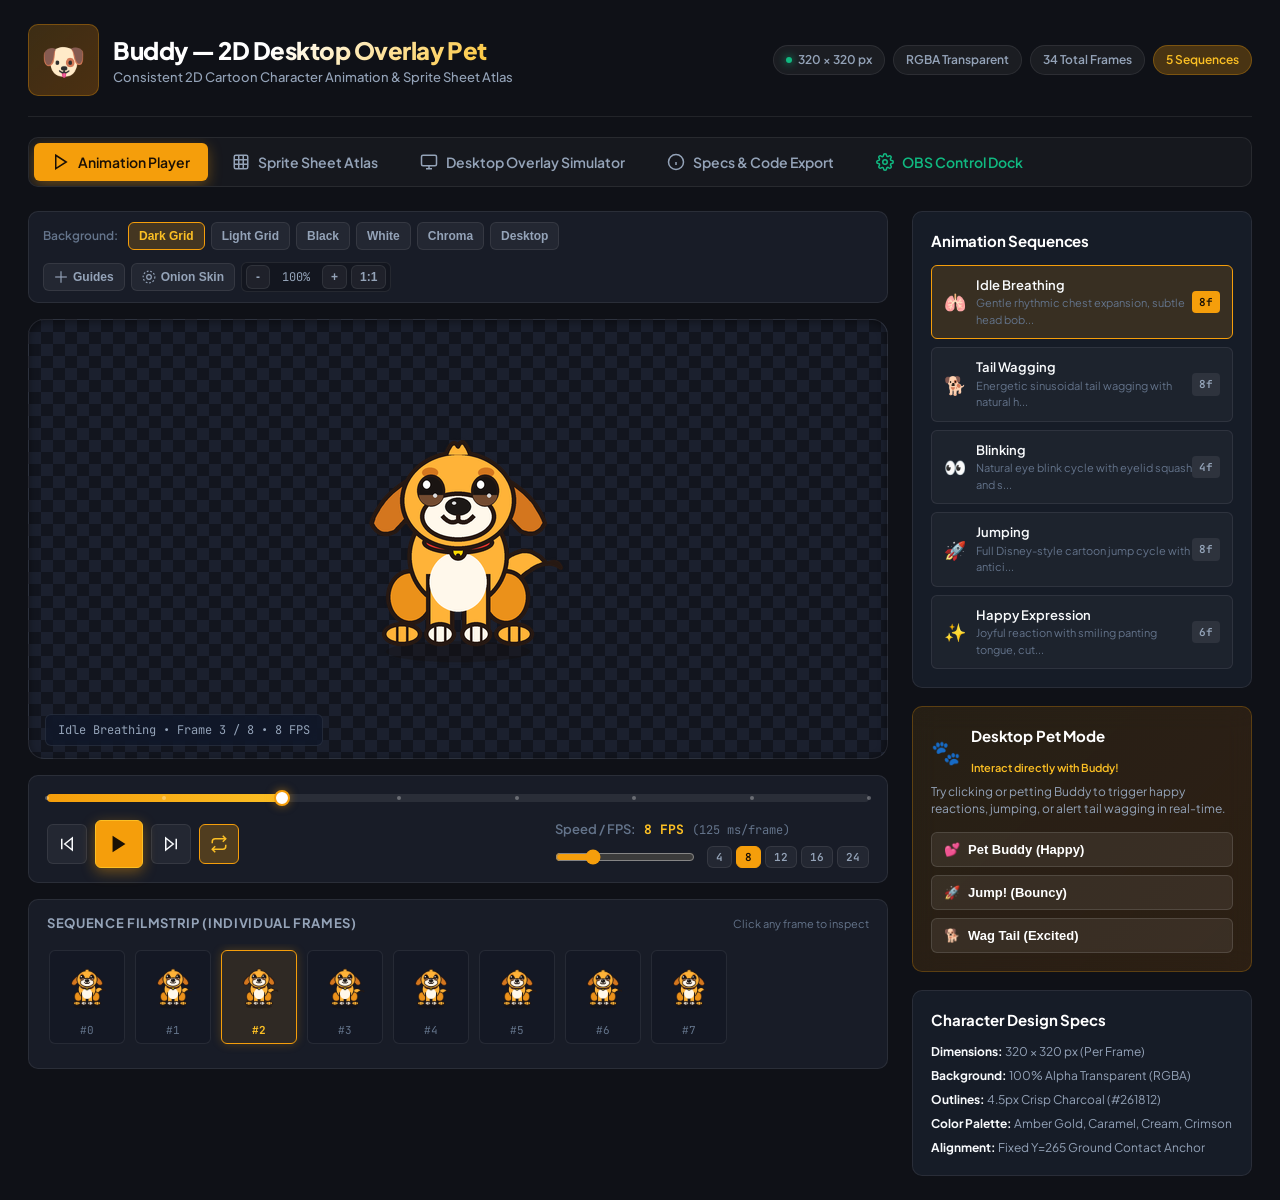
==== commit b0858a2f: "compatible with OBS includes YT and Twitch" ====
--- a/index.html
+++ b/index.html
@@ -46,14 +46,10 @@
         <svg width="18" height="18" viewBox="0 0 24 24" fill="none" stroke="currentColor" stroke-width="2"><circle cx="12" cy="12" r="10"/><line x1="12" y1="16" x2="12" y2="12"/><line x1="12" y1="8" x2="12.01" y2="8"/></svg>
         Specs &amp; Code Export
       </button>
-      <a href="obs_overlay.html" target="_blank" class="nav-tab" style="text-decoration: none; color: #f59e0b; border-color: rgba(245, 158, 11, 0.4);">
-        <svg width="18" height="18" viewBox="0 0 24 24" fill="none" stroke="currentColor" stroke-width="2"><polygon points="23 7 16 12 23 17 23 7"/><rect x="1" y="5" width="15" height="14" rx="2" ry="2"/></svg>
-        OBS Overlay
-      </a>
-      <a href="obs_dock.html" target="_blank" class="nav-tab" style="text-decoration: none; color: #10b981; border-color: rgba(16, 185, 129, 0.4);">
+      <button class="nav-tab" data-tab="obs-dock" style="color: #10b981;">
         <svg width="18" height="18" viewBox="0 0 24 24" fill="none" stroke="currentColor" stroke-width="2"><circle cx="12" cy="12" r="3"/><path d="M19.4 15a1.65 1.65 0 0 0 .33 1.82l.06.06a2 2 0 0 1 0 2.83 2 2 0 0 1-2.83 0l-.06-.06a1.65 1.65 0 0 0-1.82-.33 1.65 1.65 0 0 0-1 1.51V21a2 2 0 0 1-2 2 2 2 0 0 1-2-2v-.09A1.65 1.65 0 0 0 9 19.4a1.65 1.65 0 0 0-1.82.33l-.06.06a2 2 0 0 1-2.83 0 2 2 0 0 1 0-2.83l.06-.06a1.65 1.65 0 0 0 .33-1.82 1.65 1.65 0 0 0-1.51-1H3a2 2 0 0 1-2-2 2 2 0 0 1 2-2h.09A1.65 1.65 0 0 0 4.6 9a1.65 1.65 0 0 0-.33-1.82l-.06-.06a2 2 0 0 1 0-2.83 2 2 0 0 1 2.83 0l.06.06a1.65 1.65 0 0 0 1.82.33H9a1.65 1.65 0 0 0 1-1.51V3a2 2 0 0 1 2-2 2 2 0 0 1 2 2v.09a1.65 1.65 0 0 0 1 1.51 1.65 1.65 0 0 0 1.82-.33l.06-.06a2 2 0 0 1 2.83 0 2 2 0 0 1 0 2.83l-.06.06a1.65 1.65 0 0 0-.33 1.82V9a1.65 1.65 0 0 0 1.51 1H21a2 2 0 0 1 2 2 2 2 0 0 1-2 2h-.09a1.65 1.65 0 0 0-1.51 1z"/></svg>
         OBS Control Dock
-      </a>
+      </button>
     </nav>
 
     <!-- TAB 1: ANIMATION PLAYER -->
@@ -391,6 +387,27 @@
         </div>
       </div>
     </section>
+
+    <!-- TAB 5: OBS CONTROL DOCK (BUILT-IN) -->
+    <main class="tab-content" id="tab-obs-dock">
+      <div style="display: flex; flex-direction: column; gap: 14px; width: 100%; max-width: 950px; margin: 0 auto; padding-bottom: 30px;">
+        <div style="display: flex; align-items: center; justify-content: space-between; background: rgba(30, 41, 59, 0.7); border: 1px solid rgba(255,255,255,0.1); border-radius: 12px; padding: 14px 20px; backdrop-filter: blur(12px);">
+          <div>
+            <h3 style="font-size: 16px; font-weight: 700; color: #fff; margin-bottom: 3px;">OBS Streamer Control Dock &amp; Live Alerts</h3>
+            <p style="font-size: 12px; color: var(--text-muted);">Manage real-time YouTube &amp; Twitch alerts, AFK thought bubbles, or manual reactions.</p>
+          </div>
+          <div style="display: flex; gap: 10px;">
+            <a href="obs_dock.html" target="_blank" class="tool-btn" style="text-decoration: none; color: #10b981; border-color: rgba(16, 185, 129, 0.4); font-size: 12px; padding: 8px 14px; display: inline-flex; align-items: center; gap: 6px;">
+              ⧉ Open In Separate Window
+            </a>
+            <a href="obs_overlay.html" target="_blank" class="tool-btn" style="text-decoration: none; color: #f59e0b; border-color: rgba(245, 158, 11, 0.4); font-size: 12px; padding: 8px 14px; display: inline-flex; align-items: center; gap: 6px;">
+              ⧉ Open Overlay Page
+            </a>
+          </div>
+        </div>
+        <iframe src="obs_dock.html" style="width: 100%; height: 860px; border: 1px solid rgba(255,255,255,0.12); border-radius: 14px; background: #0f172a; box-shadow: 0 10px 30px rgba(0,0,0,0.5);"></iframe>
+      </div>
+    </main>
   </div>
 
   <script src="app.js"></script>
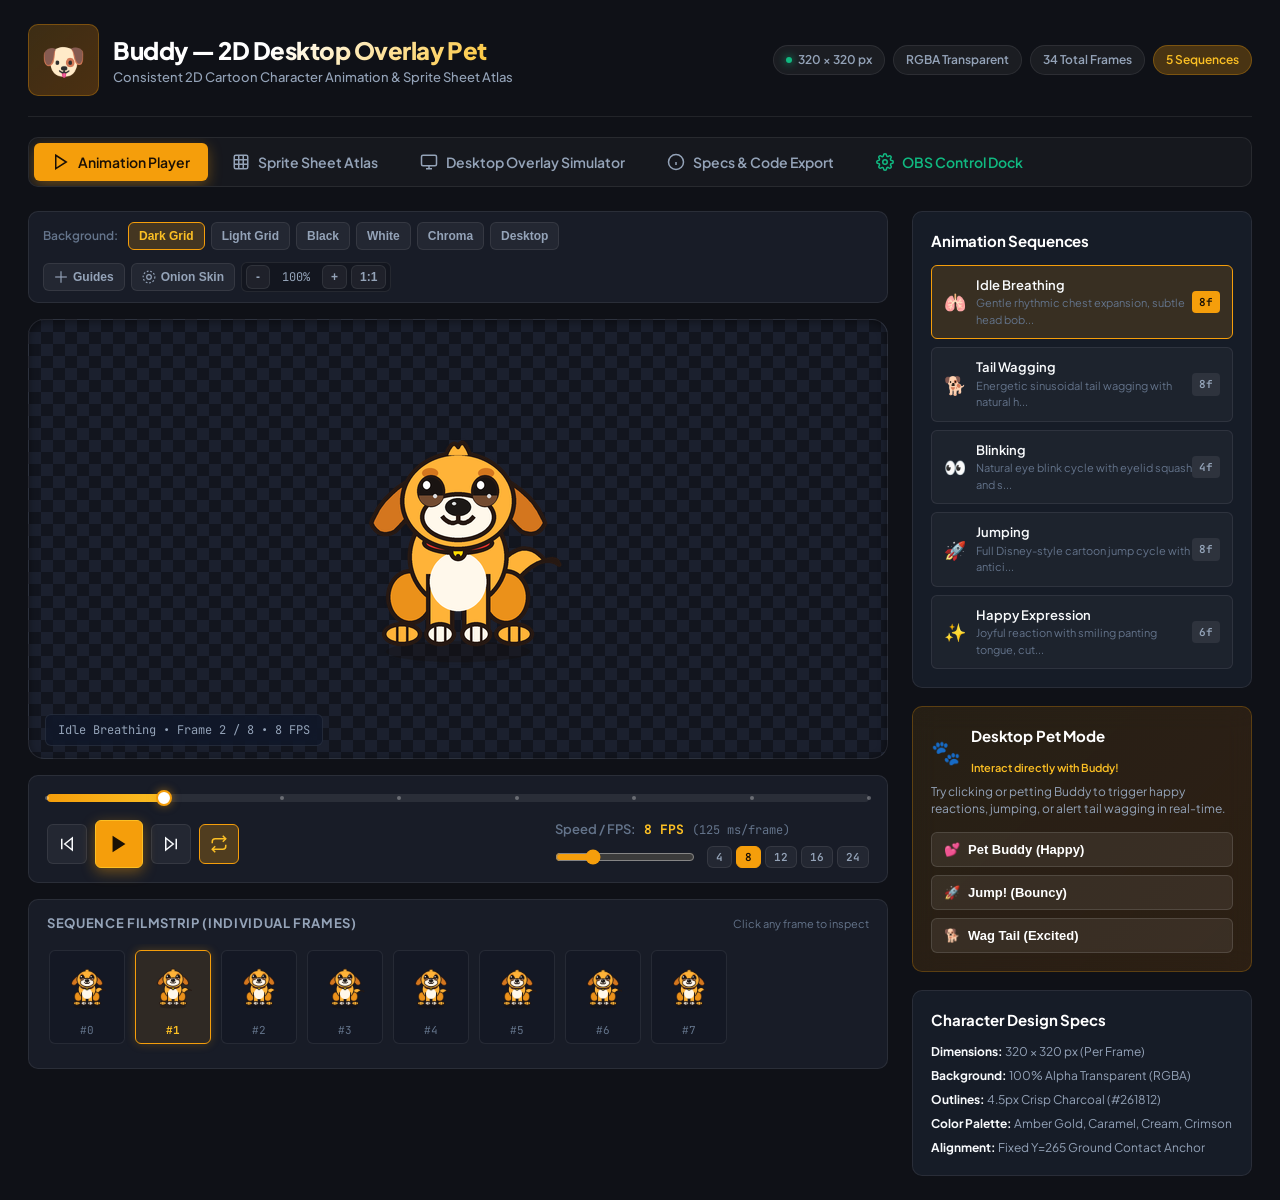
==== commit f644acf3: "added main features" ====
--- a/index.html
+++ b/index.html
@@ -405,7 +405,7 @@
             </a>
           </div>
         </div>
-        <iframe src="obs_dock.html" style="width: 100%; height: 860px; border: 1px solid rgba(255,255,255,0.12); border-radius: 14px; background: #0f172a; box-shadow: 0 10px 30px rgba(0,0,0,0.5);"></iframe>
+        <iframe src="obs_dock.html" style="width: 100%; height: 980px; border: 1px solid rgba(255,255,255,0.12); border-radius: 14px; background: #0f172a; box-shadow: 0 10px 30px rgba(0,0,0,0.5);"></iframe>
       </div>
     </main>
   </div>
